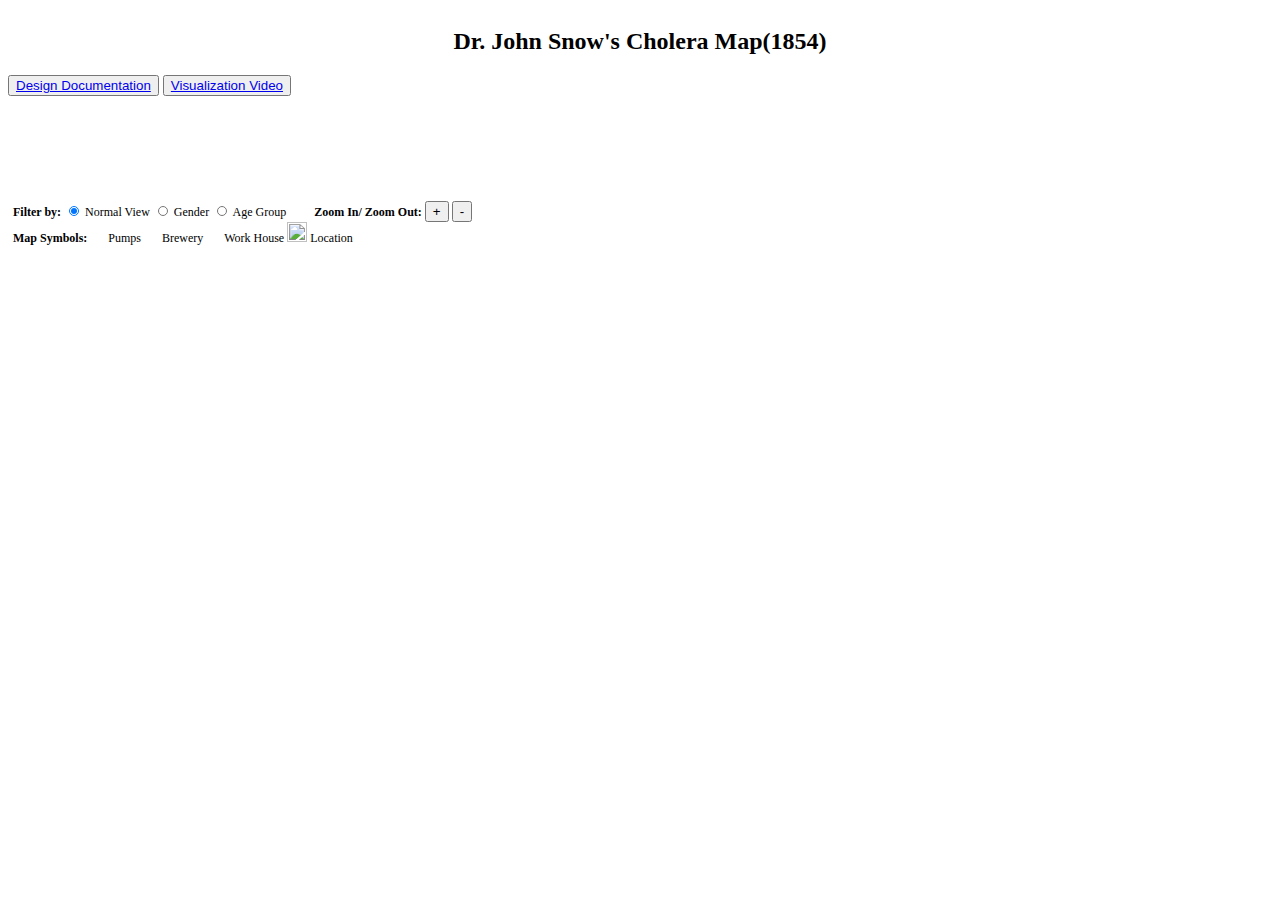
==== index.html @ 437862fc "Add files via upload" ====
<!DOCTYPE html>
<html lang="en">

<head>
  <meta charset="utf-8">
  <title>Project-1</title>
  <script src="./d3/d3.js"></script>
  <link rel="stylesheet" href="./css/style.css" />

</head>

<body>
  <div style="display: flex; flex-direction: row; margin-bottom: 100px; width: 100%;">
    <span style="width: 100%;">
      <h2 style="text-align: center;">Dr. John Snow's Cholera Map(1854)</h2>
      <span>
        <button type="button" id="documentation"><a href="https://docs.google.com/document/d/1ZqXudHzCHZC58QsYiT_TIdG6F0a1KTRX/edit?usp=share_link&ouid=108874741426527887392&rtpof=true&sd=true">Design
            Documentation</a></button>
        <button type="button" id="video"><a href="https://youtu.be/Pb_GwU3XORM">Visualization Video</a></button>
      </span>
    </span>
  </div>

  <div style="display: flex; flex-direction: row;">

    <div style="flex-direction: column;">

      <div style="flex-direction: row; margin: 5px; align-items:center; justify-content: center; font-size: 12px;">
        <div style="margin-top: 5px; justify-content: center;">
          <span>
            <label for="deaths" style="font-weight: bold;">Filter by:</label>
          </span>

          <span>
            <input type="radio" id="lct" class="fRadio" name="cat_distribution" value="location"
              onclick="handleRadioChange(this.value)" style="width: 10px; height:10px;" checked>
            <label for="lct">Normal View</label>
          </span>
          <span>
            <input type="radio" id="gen" class="fRadio" name="cat_distribution" onclick="handleRadioChange(this.value)"
              style="width: 10px; height:10px;" value="gender">
            <label for="gen">Gender</label>
          </span>
          <span>
            <input type="radio" id="ag" class="fRadio" name="cat_distribution" onclick="handleRadioChange(this.value)"
              style="width: 10px; height:10px;" value="age">
            <label for="ag">Age Group</label>
          </span>

          <span style="margin-left: 25px; margin-top: 2px;">
            <label style="font-weight: bold;">Zoom In/ Zoom Out:</label>
            <span>
              <button type="button" id="plus">+</button>
              <button type="button" id="minus">-</button>
            </span>
          </span>
        </div>

        <span style="flex-direction:row; align-items: center; ">
          <span id="locations" style="display: inline; margin-top: 5px;">
            <label style="font-weight: bold;">Map Symbols:</label>
            <span>
              <span><img src="img/purple.jpeg" width="15px" height="15px" /></span>
              <span style="vertical-align: center;">Pumps</span>
            </span>
            <span>
              <span><img src="img/brewery.png" width="15px" height="15px" /></span>
              <span style="vertical-align: center;">Brewery</span>
            </span>
            <span>
              <span><img src="img/blue.png" width="15px" height="15px" /></span>
              <span style="vertical-align: center;">Work House</span>
            </span>
            <span>
              <span><img src="img/brown.png" width="20px" height="20px" /></span>
              <span style="vertical-align: center;">Location</span>
            </span>
          </span>
          <span id="genders" style="display: none; margin-top: 5px;">
            <label style="font-weight: bold;">Map Symbols:</label>
            <span>
              <span><img src="img/purple.jpeg" width="15px" height="15px" /></span>
              <span style="vertical-align: top;">Pumps</span>
            </span>
            <span>
              <span><img src="img/brewery.png" width="15px" height="15px" /></span>
              <span style="vertical-align: top;">Brewery</span>
            </span>
            <span>
              <span><img src="img/blue.png" width="15px" height="15px" /></span>
              <span style="vertical-align: top;">Work House</span>
            </span>
            <span>
              <span><img src="img/red.png" width="15px" height="15px" /></span>
              <span style="vertical-align: top;">Male</span>
            </span>
            <span>
              <span><img src="img/green.png" width="15px" height="15px" /></span>
              <span style="vertical-align: top;">Female</span>
            </span>
          </span>
          <span id="ages" style="display: none; margin-top: 5px;">
            <label style="font-weight: bold;">Map Symbols:</label>
            <span>
              <span><img src="img/purple.jpeg" width="15px" height="15px" /></span>
              <span style="vertical-align: center;">Pumps</span>
            </span>
            <span>
              <span><img src="img/brewery.png" width="15px" height="15px" /></span>
              <span style="vertical-align: center;">Brewery</span>
            </span>
            <span>
              <span><img src="img/blue.png" width="15px" height="15px" /></span>
              <span style="vertical-align: center;">Work House</span>
            </span>
            <span>
              <span><img src="img/age1.png" width="20px" height="20px" /></span>
              <span style="vertical-align: center;">0-10</span>
            </span>
            <span>
              <span><img src="img/age2.png" width="20px" height="20px" /></span>
              <span style="vertical-align: center;">11-20</span>
            </span>
            <span>
              <span><img src="img/age3.png" width="20px" height="20px" /></span>
              <span style="vertical-align: center;">21-40</span>
            </span>
            <span>
              <span><img src="img/age4.png" width="20px" height="20px" /></span>
              <span style="vertical-align: center;">41-60</span>
            </span>
            <span>
              <span><img src="img/age5.png" width="20px" height="20px" /></span>
              <span style="vertical-align: center;">61-80</span>
            </span>
            <span>
              <span><img src="img/age6.png" width="20px" height="20px" /></span>
              <span style="vertical-align: center;">>80</span>
            </span>

          </span>
        </span>
      </div>
      <div id="map"></div>
    </div>

    <div style="flex-direction: column; margin-top: 20px;">
      <div style="display: flex; flex-direction:row;">
        <span id="ageBars"></span>
        <span id="genderBars"></span>
      </div>
      <div id="linechart"></div>
    </div>

  </div>
  <script>
    //Map
var k = 40;
var e = 0.1;
var l = 40;

var zoom = d3.zoom().on("zoom", function () {

    var trans = d3.event.transform;
    var k1 = +l;

    var lk = +trans.k1;
    if (lk == e) {
        g.attr("transform", d3.zoomIdentity.translate(trans.x, trans.y).scale(k));
    }
});

var svg = d3.select("#map")
    .append("svg")
    .attr("width", 600)
    .attr("height", 800)
    .on("click", function () {
        if (k < 80) {
            l = l + 1;
            k = k + 1;
            g.attr("transform", d3.zoomIdentity.translate(-99, -100).scale(k));
        }
        else {
            l = l - 1;
            k = k + 1;
            g.attr("transform", d3.zoomIdentity.translate(-99, -100).scale(k));
        }
    })
    .call(zoom)
    var handleRadioChange;
    

var g = svg.append("g")
    .attr("transform", "translate(-99,-100) scale(35) rotate(-1)")
d3.select('#plus').on('click', function () {
    if (k < 80) {
        k = k + 1;
        let k2 = +k;
        l = k2;
        g.attr("transform", d3.zoomIdentity.translate(-99, -100).scale(k));
    }
})

d3.select('#minus').on('click', function () {
    if (k > 35) {
        k = k - 1;
        let k2 = +k;
        l = k2;
        g.attr("transform", d3.zoomIdentity.translate(-99, -100).scale(k));
    }
})

d3.json("streets.json", function ( data) {

    var lineFunc = d3.line()
        .x(function (d) { return d.x })
        .y(function (d) { return d.y })
        .curve(d3.curveLinear)

    let paths = null;
    data.forEach((d1, i1) => {
        paths = g.append("g")
            .attr("class", "path")
            .selectAll("path")
            .data(d1)
            .enter().append("path")
            .attr("stroke", "black")
            .attr("stroke-width", "0.01px")
            .attr("fill", "none");

        paths.attr("d", lineFunc(d1));
    });
});

d3.csv("deaths_age_sex.csv", function ( data) {
    var Street = [{ name: 'CEORCE STREET', x: 145, y: 417, rotate: -72 }, { name: 'BREWER STREET', x: 400, y: 225, rotate: 42 },
    { name: 'RECENT STREET', x: 280, y: 380, rotate: -60 }, { name: 'OXFORD STREET', x: 298, y: 585, rotate: 10 },
    { name: 'DEAN STREET', x: 580, y: 550, rotate: -65 }]
    var Wi = [{ x: 330, y: 452, rotate: 20 }]
    var Bi = [{ x: 485, y: 408.5, w: 20, h: 13, rotate: -60 }]
    var location = g.selectAll("image")
        .attr("class", "loc")
        .data(data)
        .enter().append("image")
        .attr("xlink:href", 'img/brown.png').attr("class", function (d) { return "c" + d.age + d.gender; })
        .attr("x", function (d) { return d.x; })
        .attr("y", function (d) { return d.y; })
        .attr("width", 0.5)
        .attr("height", 0.5)
    var h = g.selectAll(".h")
        .data(Wi)
        .enter().append("image")
        .attr("xlink:href", 'img/blue.png').attr("class", 'allOthers')
        .attr("transform", function (d) { return "rotate(" + d.rotate + " " + d.x / 35 + "," + d.y / 35 + ")"; })
        .attr("x", function (d) { return d.x / 35; })
        .attr("y", function (d) { return d.y / 35; })
        .attr("width", 0.5)
        .attr("height", 0.5)
    var a = g.selectAll(".a")
        .data(Bi)
        .enter().append("image")
        .attr("xlink:href", 'img/brewery.png').attr("class", 'allOthers')
        .attr("transform", function (d) { return "rotate(" + d.rotate + " " + d.x / 35 + "," + d.y / 35 + ")"; })
        .attr("x", function (d) { return d.x / 35; })
        .attr("y", function (d) { return d.y / 35; })
        .attr("width", function (d) { return d.w / 35 + 0.3; })
        .attr("height", function (d) { return d.h / 35 + 0.3; })
    var place = g.selectAll(".place-label")
        .attr("class", "place-label")
        .data(Street)
        .enter().append("text")
        .attr("transform", function (d) { return "rotate(" + d.rotate + " " + d.x / 35 + "," + d.y / 35 + ")"; })
        .attr("x", function (d) { return d.x / 35; })
        .attr("y", function (d) { return d.y / 35; })
        .style("font-size", "0.3px")
        .text(function (d) { return d.name; });
    handleRadioChange = function (val) {
        if (val == 'gender') {
            d3.select("#genders").style('display', 'block');
            d3.select("#locations").style('display', 'none');
            d3.select("#ages").style('display', 'none');
            location.attr("xlink:href", function (d) {
                if (d.gender == 0) {
                    return "img/red.png";
                }
                else {
                    return "img/green.png";
                }
            })
        }
        else if (val == 'age') {
            d3.select("#genders").style('display', 'none');
            d3.select("#locations").style('display', 'none');
            d3.select("#ages").style('display', 'block');
            location.attr("xlink:href", function (d) {
                let age = '';
                if (d.age == 0) {
                    age = "img/age1.png";
                }
                else if (d.age == 1) {
                    age = "img/age2.png";
                }
                else if (d.age == 2) {
                    age = "img/age3.png";
                }
                else if (d.age == 3) {
                    age = "img/age4.png";
                }
                else if (d.age == 4) {
                    age = "img/age5.png";
                }
                else {
                    age = "img/age6.png";
                }
                return age;
            })
        }
        else {
            d3.select("#genders").style('display', 'none');
            d3.select("#locations").style('display', 'inline');
            d3.select("#ages").style('display', 'none');
            location.attr("xlink:href", "img/brown.png");
        }
    }
})
d3.csv("pumps.csv", function ( data) {
    data.forEach(d => {
        var pump = g.append("rect").attr("class", 'allOthers')
            .attr("xlink:href", 'img/purple.jpeg')
            .attr("x", +d.x)
            .attr("y", +d.y - 1)
            .attr("width", 0.5)
            .attr("height", 0.5)
            .style("fill", "#B5338A")
    });
})
//Line chart
var margin = { top: 10, right: 60, bottom: 40, left: 60 },
    width = 560 - margin.left - margin.right,
    height = 280 - margin.top - margin.bottom;


var svg = d3.select("#linechart")
    .append("svg")
    .attr("width", width + margin.left + margin.right)
    .attr("height", height + margin.top + margin.bottom)
    .append("g")
    .attr("transform",
        "translate(" + margin.left + "," + margin.top + ")");


d3.csv("deathdays.csv",

    function (d) {
        return { date: d3.timeParse("%e-%b")(d.date), value: d.deaths }
    },

    function (data) {

        let format = d3.timeFormat("%e-%b");

        var x = d3.scaleTime()
            .domain(d3.extent(data, function (d) { return d.date; }))
            .range([0, width]);
        svg.append("g")
            .attr("transform", "translate(0," + height + ")")
            .call(d3.axisBottom(x).tickFormat(d3.timeFormat("%b-%e")));

        var y = d3.scaleLinear()
            .domain([d3.min(data, function (d) { return +d.value; }), d3.max(data, function (d) { return +d.value; })])
            .range([height, 0]);
        svg.append("g")
            .call(d3.axisLeft(y));

        svg.append("path")
            .datum(data)
            .attr("fill", "none")
            .attr("stroke", "#7570b3")
            .attr("stroke-width", 1.5)
            .attr("d", d3.line()
                .x(function (d) { return x(d.date) })
                .y(function (d) { return y(+d.value) })
            )

        svg.append("text")
            .attr("class", "x label")
            .attr("text-anchor", "middle")
            .style("font-size", "12px")
            .attr("x", width)
            .attr("y", height + 20)
            .text("Dates");

        svg.append("text")
            .attr("class", "y label")
            .attr("text-anchor", "end")
            .style("font-size", "12px")
            .attr("y", -30)
            .attr("x", -60)
            .attr("transform", "rotate(-90)")
            .text("Deaths");

        svg.append("text")
            .style("font-size", "15px")
            .attr("x", width/2)
            .attr("y", 265)
            .text("Deaths Occurred by date");
           
    })
//Gender chart

    //  Dimensions and margins of the graph
    var gcmargin = { top: 40, right: 20, bottom: 30, left: 40 },
        gcwidth = 400 - margin.left - margin.right,
        gcheight = 350 - margin.top - margin.bottom;

    //  Ranges
    var gcx = d3.scaleBand()
        .range([0, gcwidth])
        .padding(0.1);
    var gcy = d3.scaleLinear()
        .range([gcheight, 0]);


    var genderChart = d3.select("#genderBars").append("svg")
        .attr("width", gcwidth + gcmargin.left + gcmargin.right)
        .attr("height", gcheight + gcmargin.top + gcmargin.bottom)
        .append("g")
        .attr("transform",
            "translate(" + gcmargin.left + "," + gcmargin.top + ")");

    var div1 = d3.select("body").append("div")
        .attr("class", "tooltip")
        .style("opacity", 0);
    
    d3.csv("deaths_age_sex.csv", function ( aData) {
        
        var subgroups = ["Male", "Female"]
        // format the data
        let data = []
        subgroups.forEach(function (d, index) {
            let filterGender = aData.filter((rd) => { return rd.gender == index; })
            let obj = {};
            obj["gender"] = d;
            obj["deaths"] = +filterGender.length;
            data.push(obj)
        });

        gcx.domain(data.map(function (d) { return d.gender; }));
        gcy.domain([0, d3.max(data, function (d) { return d.deaths; })]);

        genderChart.selectAll(".bar")
            .data(data)
            .enter().append("rect")
            .attr("class", "bar")
            .style("fill", "#998ec3")
            .attr("x", function (d) { return gcx(d.gender); })
            .attr("width", gcx.bandwidth())
            .attr("y", function (d) { return gcy(d.deaths); })
            .attr("height", function (d) { return gcheight - gcy(d.deaths); })
            .on("mouseover", function() { this.style.fill="yellow";})
            .on("mouseout", function() {this.style.fill ="purple";}) 
            .on("mouseover", function (d) {
                d3.selectAll('image').style('opacity', 0);
                d3.selectAll('.allOthers').style('opacity', 1);
                div1.transition()
                    .duration(200)
                    .style("opacity", 1);

                console.log(d);

                var age = d.gender == 'Male' ? 0 : 1;
                div1.html("Age: " + d.gender + "<br/>" + "Deaths: " + d.deaths)
                    .style("left", (d3.event.pageX + 30) + "px")
                    .style("top", (d3.event.pageY - 28) + "px");
                d3.selectAll('.c0' + age).style('opacity', 1);
                d3.selectAll('.c1' + age).style('opacity', 1);
                d3.selectAll('.c2' + age).style('opacity', 1);
                d3.selectAll('.c3' + age).style('opacity', 1);
                d3.selectAll('.c4' + age).style('opacity', 1);
                d3.selectAll('.c5' + age).style('opacity', 1);
            }).on("mouseout", function (d) {
                d3.selectAll('image').style('opacity', 1);
                div1.transition()
                    .duration(500)
                    .style("opacity", 0);
            })

        //  x Axis
        genderChart.append("g")
            .attr("transform", "translate(0," + gcheight + ")")
            .call(d3.axisBottom(gcx));

        //  y Axis
        genderChart.append("g")
            .call(d3.axisLeft(gcy).ticks(8));

        genderChart.append("text")
            .attr("class", "x label")
            .attr("text-anchor", "middle")
            .style("font-size", "12px")
            .attr("x", gcwidth)
            .attr("y", gcheight + gcmargin.bottom - 3)
            .text("Gender");

        genderChart.append("text")
            .attr("class", "y label")
            .attr("text-anchor", "end")
            .style("font-size", "12px")
            .attr("y", -30)
            .attr("x", -4)
            .attr("transform", "rotate(-90)")
            .text("Deaths");

    });



//Age chart

    //  Dimensions and margins of the graph
    var acmargin = { top: 40, right: 20, bottom: 30, left: 60 },
        acwidth = 420 - margin.left - margin.right,
        acheight = 350 - margin.top - margin.bottom;

    var acx = d3.scaleBand()
        .range([0, acwidth])
        .padding(0.1);
    var acy = d3.scaleLinear()
        .range([acheight, 0]);


    var ageChart = d3.select("#ageBars").append("svg")
        .attr("width", acwidth + acmargin.left + acmargin.right)
        .attr("height", acheight + acmargin.top + acmargin.bottom)
        .append("g")
        .attr("transform",
            "translate(" + acmargin.left + "," + acmargin.top + ")");

    var div = d3.select("body").append("div")
        .attr("class", "tooltip")
        .style("opacity", 0);


    d3.csv("deaths_age_sex.csv", function ( aData) {
       
        var agegrps = ['0-10', '11-20', '21-40', '41-60', '61-80', '>80'];
        var data = []
        agegrps.forEach(function (d, index) {
            var groupAge = aData.filter((rd) => { return rd.age == index; })
            var obj = {};
            obj["age"] = d;
            obj["deaths"] = +groupAge.length;
            data.push(obj)
        });

        acx.domain(data.map(function (d) { return d.age; }));
        acy.domain([0, d3.max(data, function (d) { return d.deaths; })]);
        ageChart.selectAll(".bar")
            .data(data)
            .enter().append("rect")
            .attr("class", "bar")
            .style("fill", "#5ab4ac")
            .attr("x", function (d) { return acx(d.age); })
            .attr("width", acx.bandwidth())
            .attr("y", function (d) { return acy(d.deaths); })
            .attr("height", function (d) { return acheight - acy(d.deaths); })
            .on("mouseover", function (d) {
                d3.selectAll('image').style('opacity', 0);
                d3.selectAll('.allOthers').style('opacity', 1);
                div.transition()
                    .duration(200)
                    .style("opacity", 1);

                console.log(d);

                var age = d.age == '0-10' ? 0 : d.age == '11-20' ? 1 : d.age == '21-40' ? 2 : d.age == '41-60' ? 3 : d.age == '61-80' ? 4 : 5;
                div.html("Age: " + d.age + "<br/>" + "Deaths: " + d.deaths)
                    .style("left", (d3.event.pageX + 30) + "px")
                    .style("top", (d3.event.pageY - 28) + "px");
                d3.selectAll('.c' + age + '0').style('opacity', 1);
                d3.selectAll('.c' + age + '1').style('opacity', 1);
            }).on("mouseout", function (d) {
                d3.selectAll('image').style('opacity', 1);
                div.transition()
                    .duration(500)
                    .style("opacity", 0);
            })

        //  x Axis
        ageChart.append("g")
            .attr("transform", "translate(0," + acheight + ")")
            .call(d3.axisBottom(acx));

        //  y Axis
        ageChart.append("g")
            .call(d3.axisLeft(acy).ticks(8));

        ageChart.append("text")
            .attr("class", "x label")
            .attr("text-anchor", "middle")
            .style("font-size", "12px")
            .attr("x", acwidth/3)
            .attr("y", acheight + acmargin.bottom - 3)
            .text("Age Group");

        ageChart.append("text")
            .attr("class", "y label")
            .attr("text-anchor", "end")
            .style("font-size", "12px")
            .attr("y", -30)
            .attr("x", -4)
            .attr("transform", "rotate(-90)")
            .text("Deaths");
            ageChart.append("text")
            .attr("class", "x label")
            .attr("text-anchor", "middle")
            .style("font-size", "15px")
            .attr("x", acwidth/2)
            .attr("y","-30")
            .text("Bar charts depicting Age group and gender distribution");


    });
  </script>
</body>
</html>
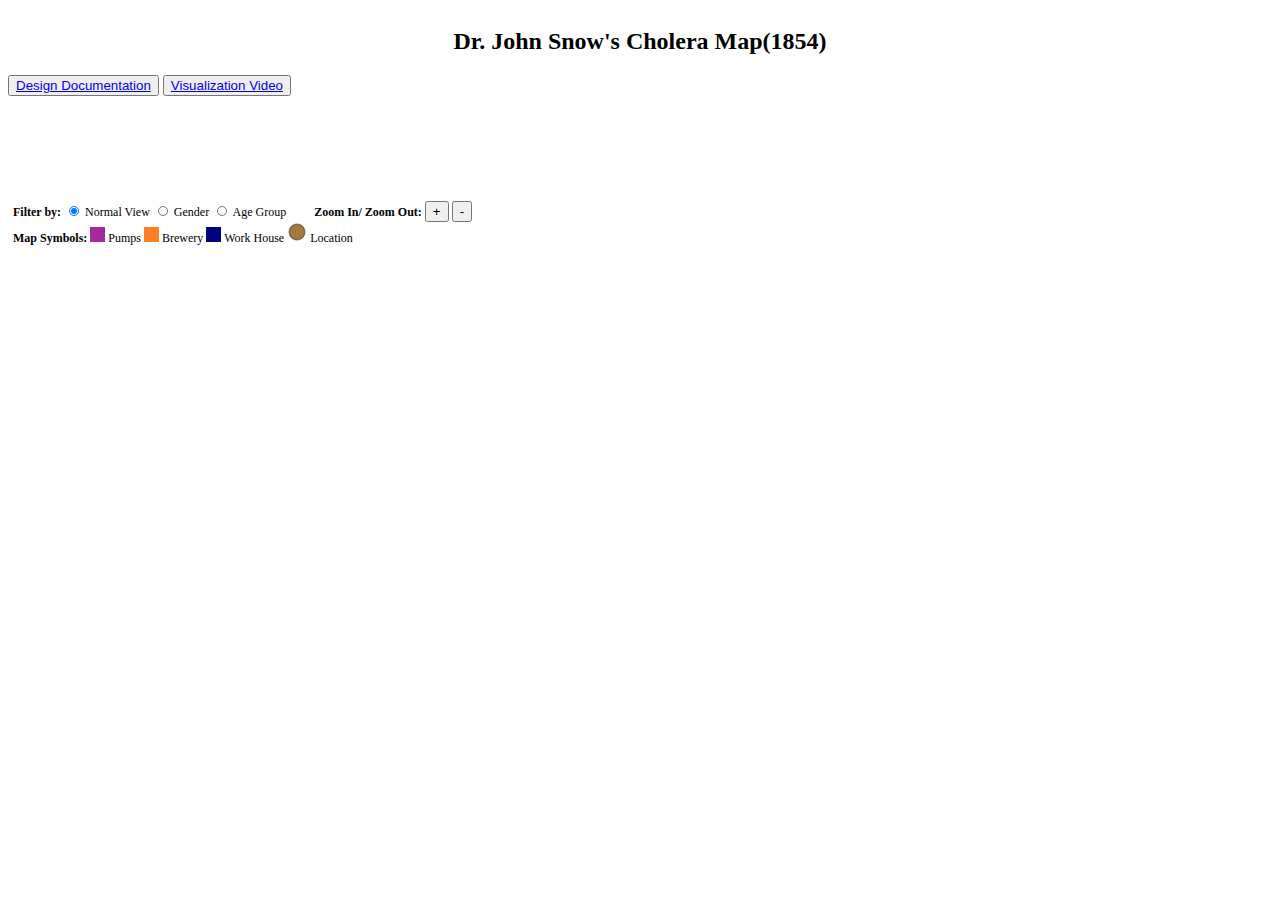
==== commit 284512df: "Add files via upload" ====
--- a/index.html
+++ b/index.html
@@ -4,8 +4,8 @@
 <head>
   <meta charset="utf-8">
   <title>Project-1</title>
-  <script src="./d3/d3.js"></script>
-  <link rel="stylesheet" href="./css/style.css" />
+  <script src=".d3.js"></script>
+  <link rel="stylesheet" href=".css/style.css" />
 
 </head>
 
@@ -60,81 +60,81 @@
           <span id="locations" style="display: inline; margin-top: 5px;">
             <label style="font-weight: bold;">Map Symbols:</label>
             <span>
-              <span><img src="img/purple.jpeg" width="15px" height="15px" /></span>
+              <span><img src="purple.jpeg" width="15px" height="15px" /></span>
               <span style="vertical-align: center;">Pumps</span>
             </span>
             <span>
-              <span><img src="img/brewery.png" width="15px" height="15px" /></span>
+              <span><img src="brewery.png" width="15px" height="15px" /></span>
               <span style="vertical-align: center;">Brewery</span>
             </span>
             <span>
-              <span><img src="img/blue.png" width="15px" height="15px" /></span>
+              <span><img src="blue.png" width="15px" height="15px" /></span>
               <span style="vertical-align: center;">Work House</span>
             </span>
             <span>
-              <span><img src="img/brown.png" width="20px" height="20px" /></span>
+              <span><img src="brown.png" width="20px" height="20px" /></span>
               <span style="vertical-align: center;">Location</span>
             </span>
           </span>
           <span id="genders" style="display: none; margin-top: 5px;">
             <label style="font-weight: bold;">Map Symbols:</label>
             <span>
-              <span><img src="img/purple.jpeg" width="15px" height="15px" /></span>
+              <span><img src="purple.jpeg" width="15px" height="15px" /></span>
               <span style="vertical-align: top;">Pumps</span>
             </span>
             <span>
-              <span><img src="img/brewery.png" width="15px" height="15px" /></span>
+              <span><img src="brewery.png" width="15px" height="15px" /></span>
               <span style="vertical-align: top;">Brewery</span>
             </span>
             <span>
-              <span><img src="img/blue.png" width="15px" height="15px" /></span>
+              <span><img src="blue.png" width="15px" height="15px" /></span>
               <span style="vertical-align: top;">Work House</span>
             </span>
             <span>
-              <span><img src="img/red.png" width="15px" height="15px" /></span>
+              <span><img src="red.png" width="15px" height="15px" /></span>
               <span style="vertical-align: top;">Male</span>
             </span>
             <span>
-              <span><img src="img/green.png" width="15px" height="15px" /></span>
+              <span><img src="green.png" width="15px" height="15px" /></span>
               <span style="vertical-align: top;">Female</span>
             </span>
           </span>
           <span id="ages" style="display: none; margin-top: 5px;">
             <label style="font-weight: bold;">Map Symbols:</label>
             <span>
-              <span><img src="img/purple.jpeg" width="15px" height="15px" /></span>
+              <span><img src="purple.jpeg" width="15px" height="15px" /></span>
               <span style="vertical-align: center;">Pumps</span>
             </span>
             <span>
-              <span><img src="img/brewery.png" width="15px" height="15px" /></span>
+              <span><img src="brewery.png" width="15px" height="15px" /></span>
               <span style="vertical-align: center;">Brewery</span>
             </span>
             <span>
-              <span><img src="img/blue.png" width="15px" height="15px" /></span>
+              <span><img src="blue.png" width="15px" height="15px" /></span>
               <span style="vertical-align: center;">Work House</span>
             </span>
             <span>
-              <span><img src="img/age1.png" width="20px" height="20px" /></span>
+              <span><img src="age1.png" width="20px" height="20px" /></span>
               <span style="vertical-align: center;">0-10</span>
             </span>
             <span>
-              <span><img src="img/age2.png" width="20px" height="20px" /></span>
+              <span><img src="age2.png" width="20px" height="20px" /></span>
               <span style="vertical-align: center;">11-20</span>
             </span>
             <span>
-              <span><img src="img/age3.png" width="20px" height="20px" /></span>
+              <span><img src="age3.png" width="20px" height="20px" /></span>
               <span style="vertical-align: center;">21-40</span>
             </span>
             <span>
-              <span><img src="img/age4.png" width="20px" height="20px" /></span>
+              <span><img src="age4.png" width="20px" height="20px" /></span>
               <span style="vertical-align: center;">41-60</span>
             </span>
             <span>
-              <span><img src="img/age5.png" width="20px" height="20px" /></span>
+              <span><img src="age5.png" width="20px" height="20px" /></span>
               <span style="vertical-align: center;">61-80</span>
             </span>
             <span>
-              <span><img src="img/age6.png" width="20px" height="20px" /></span>
+              <span><img src="age6.png" width="20px" height="20px" /></span>
               <span style="vertical-align: center;">>80</span>
             </span>
 
@@ -349,9 +349,7 @@
         "translate(" + margin.left + "," + margin.top + ")");
 
 
-d3.csv("deathdays.csv",
-
-    function (d) {
+d3.csv("deathdays.csv",function (d) {
         return { date: d3.timeParse("%e-%b")(d.date), value: d.deaths }
     },
 
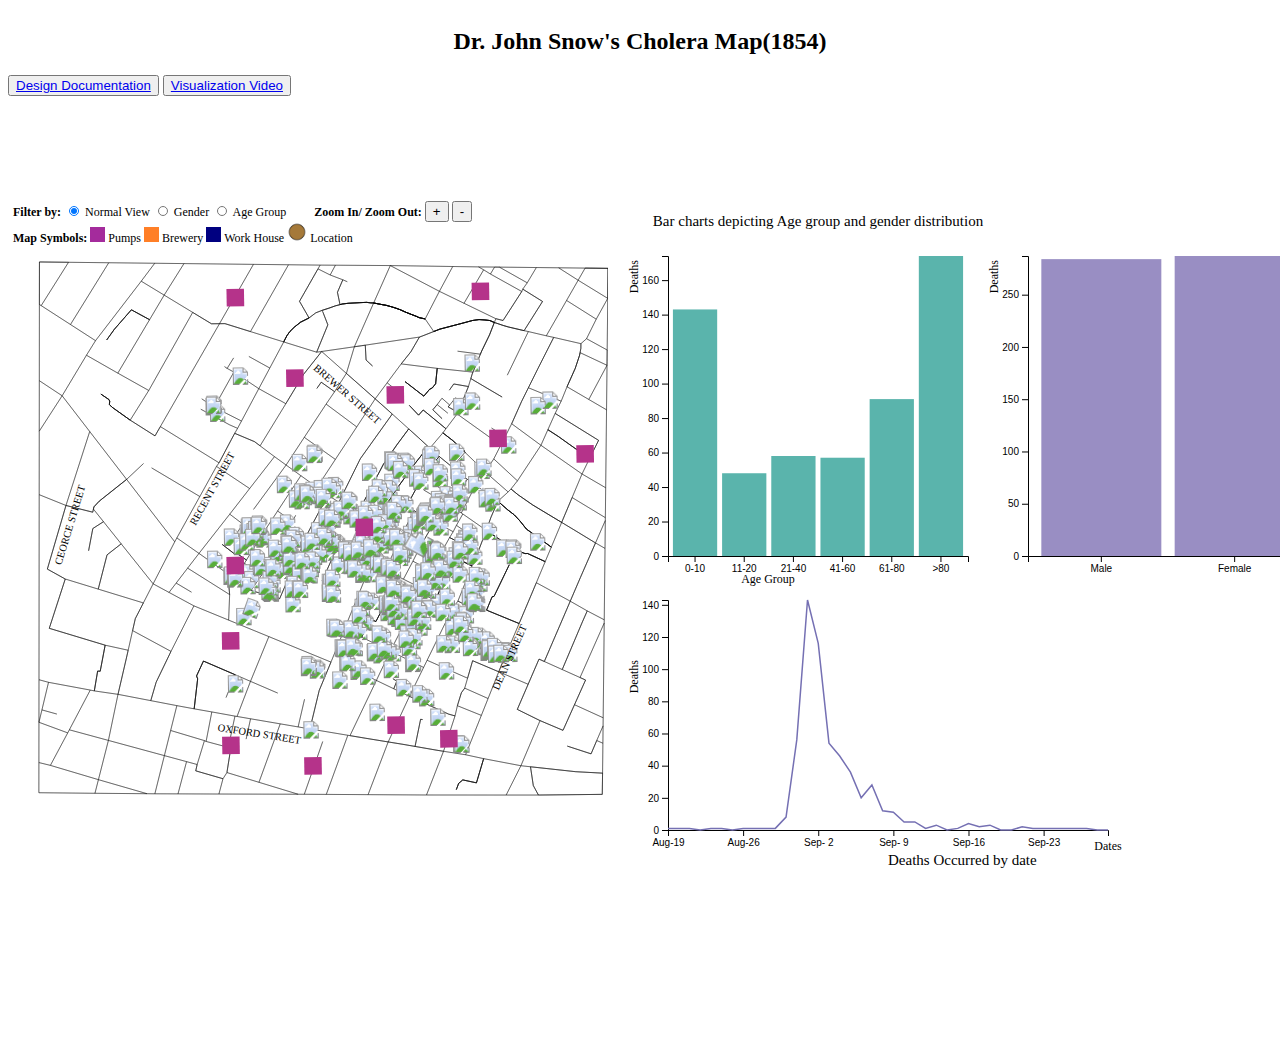
==== commit 89dbaf47: "Add files via upload" ====
--- a/index.html
+++ b/index.html
@@ -4,8 +4,8 @@
 <head>
   <meta charset="utf-8">
   <title>Project-1</title>
-  <script src=".d3.js"></script>
-  <link rel="stylesheet" href=".css/style.css" />
+  <script src="d3.js"></script>
+  <link rel="stylesheet" href="css/style.css" />
 
 </head>
 
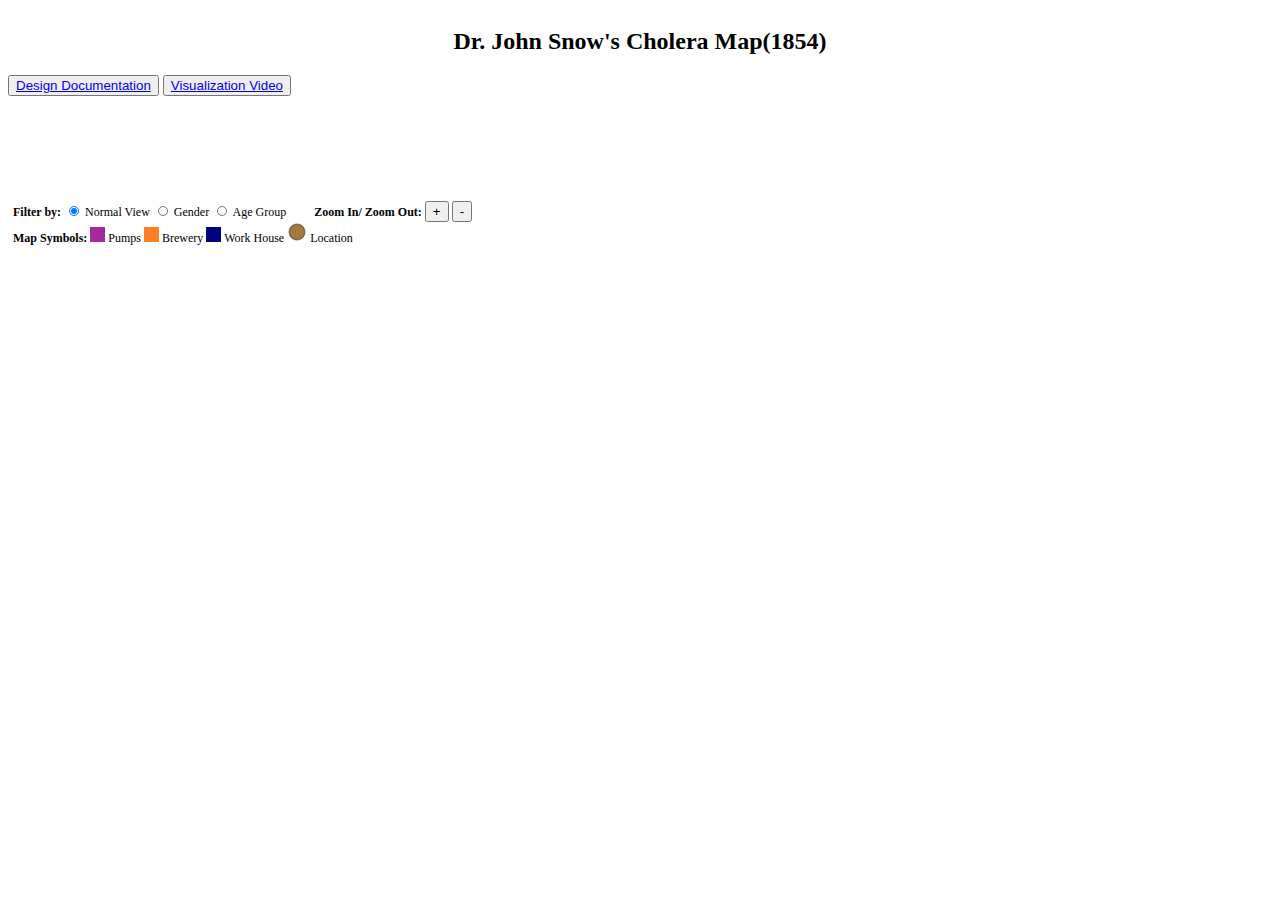
==== commit 4821c3af: "Add files via upload" ====
--- a/index.html
+++ b/index.html
@@ -4,7 +4,7 @@
 <head>
   <meta charset="utf-8">
   <title>Project-1</title>
-  <script src="d3.js"></script>
+  <script src="https://d3js.org/d3.v4.min.js"></script>
   <link rel="stylesheet" href="css/style.css" />
 
 </head>
